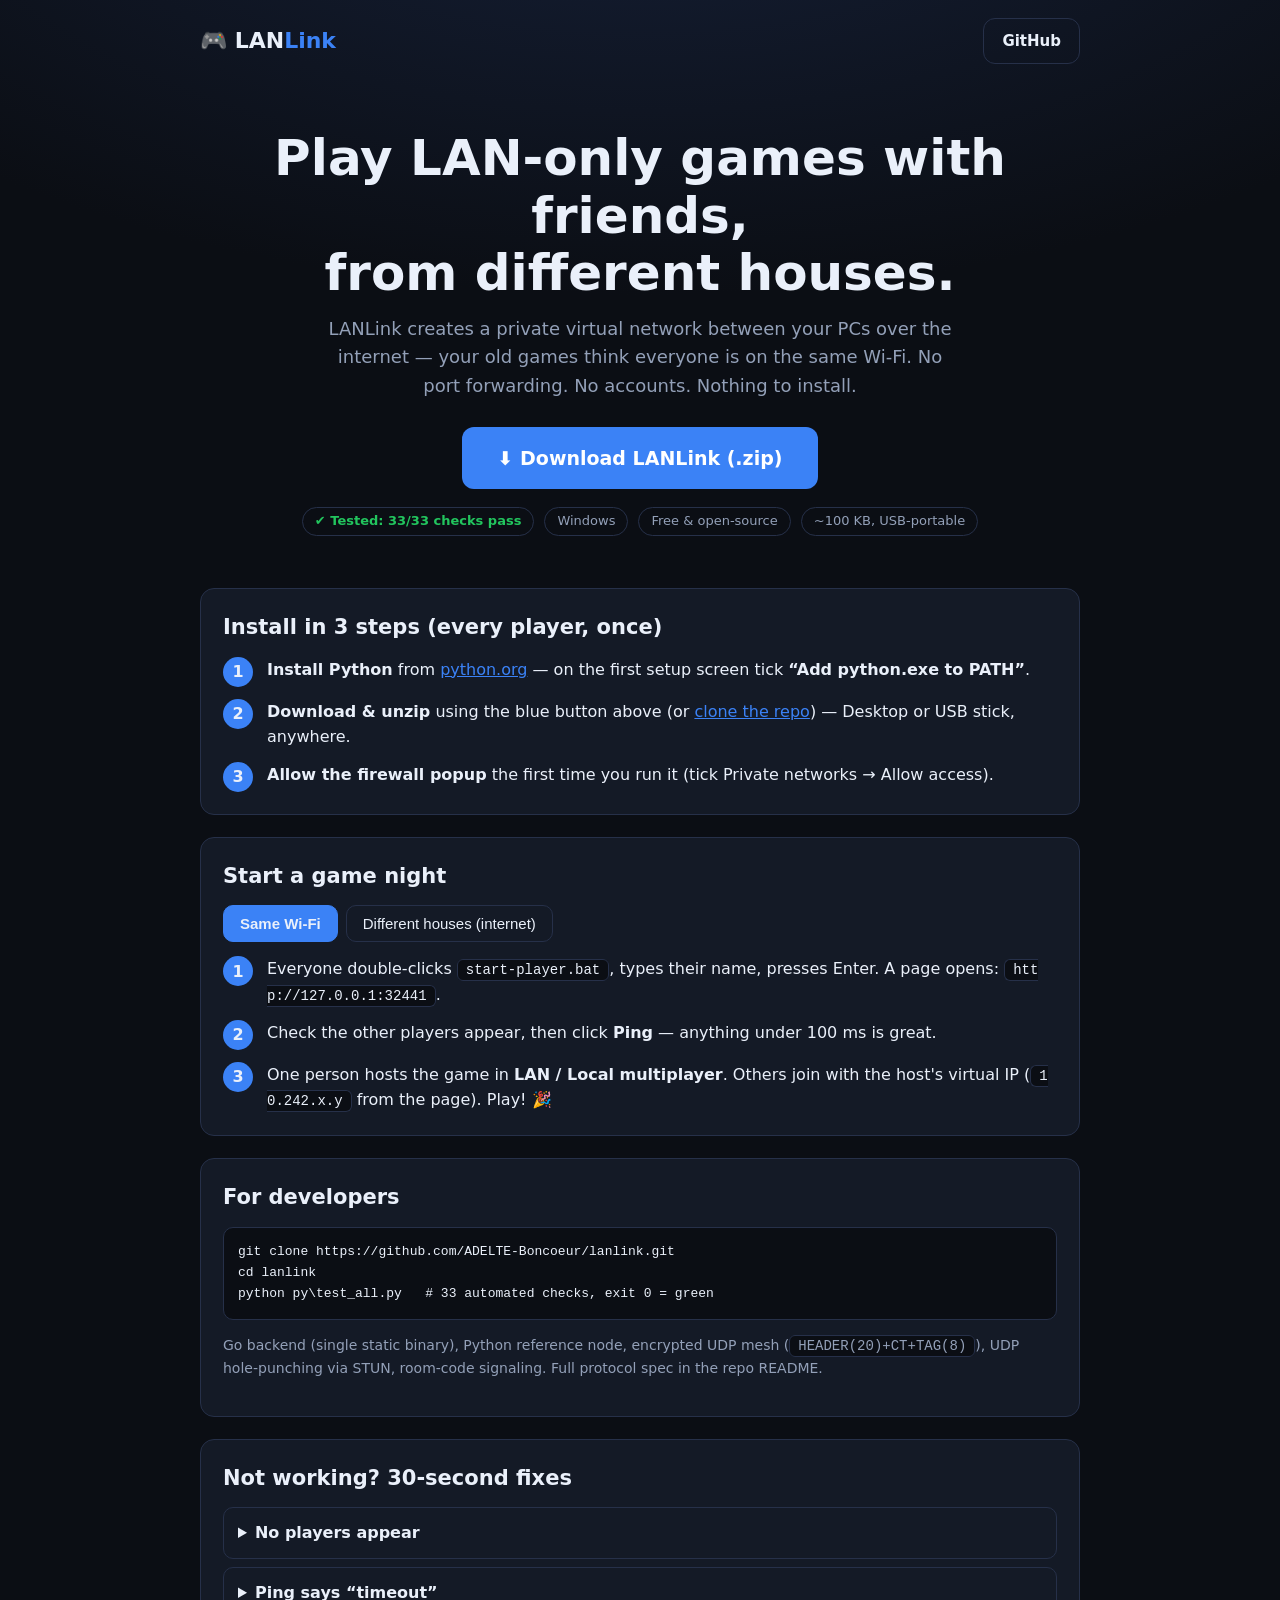
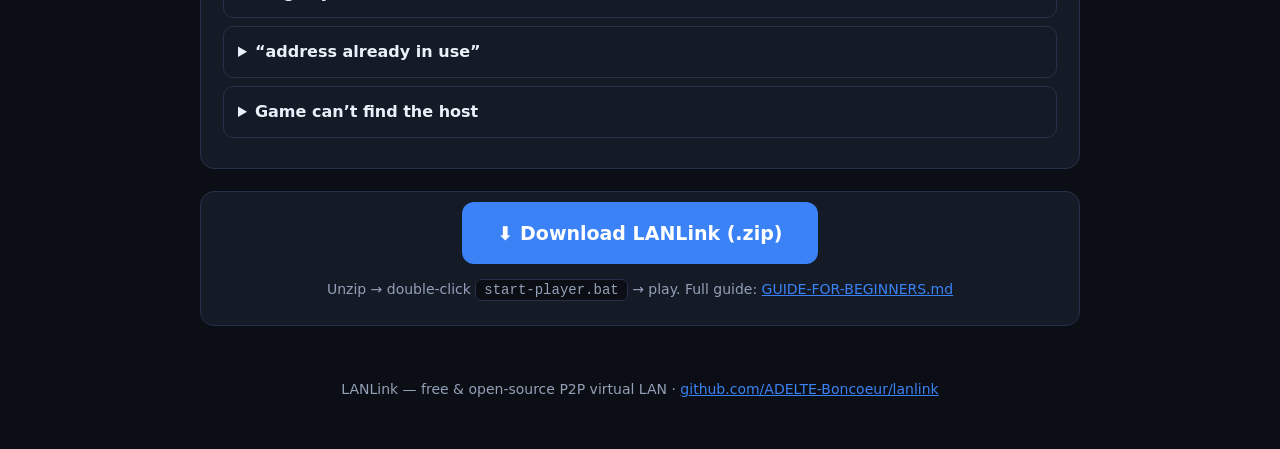
==== index.html @ 834697b5 "Add zero-config landing page (index.html) for Vercel with ZIP download + install guide" ====
<!DOCTYPE html>
<html lang="en">
<head>
<meta charset="utf-8">
<meta name="viewport" content="width=device-width, initial-scale=1">
<title>LANLink — Play LAN games with friends over the internet</title>
<meta name="description" content="Free, portable P2P virtual LAN for retro LAN gaming. No port forwarding, no install. Download the ZIP, double-click, play.">
<style>
:root{color-scheme:dark;--bg:#0b0e14;--card:#141a26;--line:#263049;--txt:#eaf0fa;--dim:#93a0b8;--acc:#3b82f6;--grn:#22c55e}
*{box-sizing:border-box}body{margin:0;background:radial-gradient(1000px 500px at 50% -10%,#16213a,var(--bg));color:var(--txt);font:16px/1.6 system-ui,"Segoe UI",Roboto,sans-serif}
.wrap{max-width:920px;margin:0 auto;padding:0 20px}
header.top{display:flex;justify-content:space-between;align-items:center;padding:18px 0}
.logo{font-size:22px;font-weight:800}.logo span{color:var(--acc)}
a.btn{display:inline-block;background:var(--acc);color:#fff;font-weight:700;text-decoration:none;border-radius:12px;padding:14px 28px;font-size:17px;border:0;cursor:pointer}
a.btn:hover{filter:brightness(1.12)}a.btn.big{font-size:19px;padding:16px 36px}
.btn.ghost{background:transparent;border:1px solid var(--line);color:var(--txt);font-size:15px;padding:10px 18px}
.hero{text-align:center;padding:48px 0 30px}.hero h1{font-size:clamp(30px,5vw,50px);margin:0 0 12px;line-height:1.15}
.hero p{color:var(--dim);font-size:18px;max-width:640px;margin:0 auto 26px}
.badges{display:flex;gap:10px;justify-content:center;flex-wrap:wrap;margin-top:18px;color:var(--dim);font-size:13px}
.badges span{border:1px solid var(--line);border-radius:20px;padding:3px 12px}
.card{background:var(--card);border:1px solid var(--line);border-radius:14px;padding:22px;margin:22px 0}
.card h2{margin:0 0 12px;font-size:21px}
.steps{display:grid;gap:12px}.step{display:flex;gap:14px;align-items:flex-start}
.n{background:var(--acc);border-radius:50%;min-width:30px;height:30px;display:flex;align-items:center;justify-content:center;font-weight:800}
code{background:#0b0e14;border:1px solid var(--line);border-radius:6px;padding:2px 8px;font-family:Consolas,monospace;font-size:14px;word-break:break-all}
pre{background:#0b0e14;border:1px solid var(--line);border-radius:10px;padding:14px;overflow:auto;font-size:13px}
.tabs{display:flex;gap:8px;margin-bottom:14px;flex-wrap:wrap}
.tab{background:transparent;border:1px solid var(--line);color:var(--txt);border-radius:10px;padding:9px 16px;cursor:pointer;font-size:15px}
.tab.on{background:var(--acc);border-color:var(--acc);font-weight:700}
details{border:1px solid var(--line);border-radius:10px;padding:12px 14px;margin:8px 0}
summary{cursor:pointer;font-weight:600}
footer{color:var(--dim);text-align:center;padding:30px 0 50px;font-size:14px}
footer a{color:var(--acc)}
.dlbox{text-align:center;padding:10px 0}
.note{color:var(--dim);font-size:14px}
.ok{color:var(--grn);font-weight:700}
</style>
</head>
<body>
<div class="wrap">

<header class="top">
  <div class="logo">🎮 LAN<span>Link</span></div>
  <a class="btn ghost" href="https://github.com/ADELTE-Boncoeur/lanlink">GitHub</a>
</header>

<section class="hero">
  <h1>Play LAN-only games with friends,<br>from different houses.</h1>
  <p>LANLink creates a private virtual network between your PCs over the internet — your old games think everyone is on the same Wi-Fi. No port forwarding. No accounts. Nothing to install.</p>
  <a class="btn big" href="https://github.com/ADELTE-Boncoeur/lanlink/archive/refs/heads/main.zip">⬇ Download LANLink (.zip)</a>
  <div class="badges"><span class="ok">✔ Tested: 33/33 checks pass</span><span>Windows</span><span>Free &amp; open-source</span><span>~100 KB, USB-portable</span></div>
</section>

<section class="card">
  <h2>Install in 3 steps (every player, once)</h2>
  <div class="steps">
    <div class="step"><div class="n">1</div><div><b>Install Python</b> from <a href="https://www.python.org/downloads/" style="color:var(--acc)">python.org</a> — on the first setup screen tick <b>“Add python.exe to PATH”</b>.</div></div>
    <div class="step"><div class="n">2</div><div><b>Download &amp; unzip</b> using the blue button above (or <a href="https://github.com/ADELTE-Boncoeur/lanlink" style="color:var(--acc)">clone the repo</a>) — Desktop or USB stick, anywhere.</div></div>
    <div class="step"><div class="n">3</div><div><b>Allow the firewall popup</b> the first time you run it (tick Private networks → Allow access).</div></div>
  </div>
</section>

<section class="card">
  <h2>Start a game night</h2>
  <div class="tabs">
    <button class="tab on" onclick="show('wifi',this)">Same Wi-Fi</button>
    <button class="tab" onclick="show('net',this)">Different houses (internet)</button>
  </div>
  <div id="wifi">
    <div class="steps">
      <div class="step"><div class="n">1</div><div>Everyone double-clicks <code>start-player.bat</code>, types their name, presses Enter. A page opens: <code>http://127.0.0.1:32441</code>.</div></div>
      <div class="step"><div class="n">2</div><div>Check the other players appear, then click <b>Ping</b> — anything under 100 ms is great.</div></div>
      <div class="step"><div class="n">3</div><div>One person hosts the game in <b>LAN / Local multiplayer</b>. Others join with the host's virtual IP (<code>10.242.x.y</code> from the page). Play! 🎉</div></div>
    </div>
  </div>
  <div id="net" style="display:none">
    <div class="steps">
      <div class="step"><div class="n">1</div><div>One friend double-clicks <code>start-signaling.bat</code> and leaves the window open — this is the “meeting point” that introduces players (game data still flows directly PC-to-PC).</div></div>
      <div class="step"><div class="n">2</div><div>That friend shares their address (<code>ipconfig</code> → IPv4, or google “what is my ip”) and an invented <b>Room Code</b> like <code>HALO-42</code>.</div></div>
      <div class="step"><div class="n">3</div><div>Everyone runs <code>start-player.bat</code>, pastes <code>http://THAT-ADDRESS:32440</code> as the server, enters the same Room Code — then plays exactly like a LAN game.</div></div>
    </div>
  </div>
</section>

<section class="card">
  <h2>For developers</h2>
  <pre>git clone https://github.com/ADELTE-Boncoeur/lanlink.git
cd lanlink
python py\test_all.py   # 33 automated checks, exit 0 = green</pre>
  <p class="note">Go backend (single static binary), Python reference node, encrypted UDP mesh (<code>HEADER(20)+CT+TAG(8)</code>), UDP hole-punching via STUN, room-code signaling. Full protocol spec in the repo README.</p>
</section>

<section class="card">
  <h2>Not working? 30-second fixes</h2>
  <details><summary>No players appear</summary><p class="note">Same Room Code on all PCs (capitals matter) · same signaling address · firewall allowed Python · wait 30 seconds.</p></details>
  <details><summary>Ping says “timeout”</summary><p class="note">Firewall blocked it — allow Python through, keep both black windows open.</p></details>
  <details><summary>“address already in use”</summary><p class="note">An old window is still running — close all black LANLink windows, wait 10 s, retry.</p></details>
  <details><summary>Game can’t find the host</summary><p class="note">Join with the host’s <b>virtual</b> IP (<code>10.242.x.y</code> from the page), not their normal IP, and host in the game’s LAN mode.</p></details>
</section>

<div class="card dlbox">
  <a class="btn big" href="https://github.com/ADELTE-Boncoeur/lanlink/archive/refs/heads/main.zip">⬇ Download LANLink (.zip)</a>
  <p class="note">Unzip → double-click <code>start-player.bat</code> → play. Full guide: <a href="https://github.com/ADELTE-Boncoeur/lanlink/blob/main/GUIDE-FOR-BEGINNERS.md" style="color:var(--acc)">GUIDE-FOR-BEGINNERS.md</a></p>
</div>

<footer>LANLink — free &amp; open-source P2P virtual LAN · <a href="https://github.com/ADELTE-Boncoeur/lanlink">github.com/ADELTE-Boncoeur/lanlink</a></footer>
</div>
<script>
function show(id,btn){document.getElementById('wifi').style.display=id==='wifi'?'block':'none';document.getElementById('net').style.display=id==='net'?'block':'none';document.querySelectorAll('.tab').forEach(t=>t.classList.remove('on'));btn.classList.add('on');}
</script>
</body>
</html>
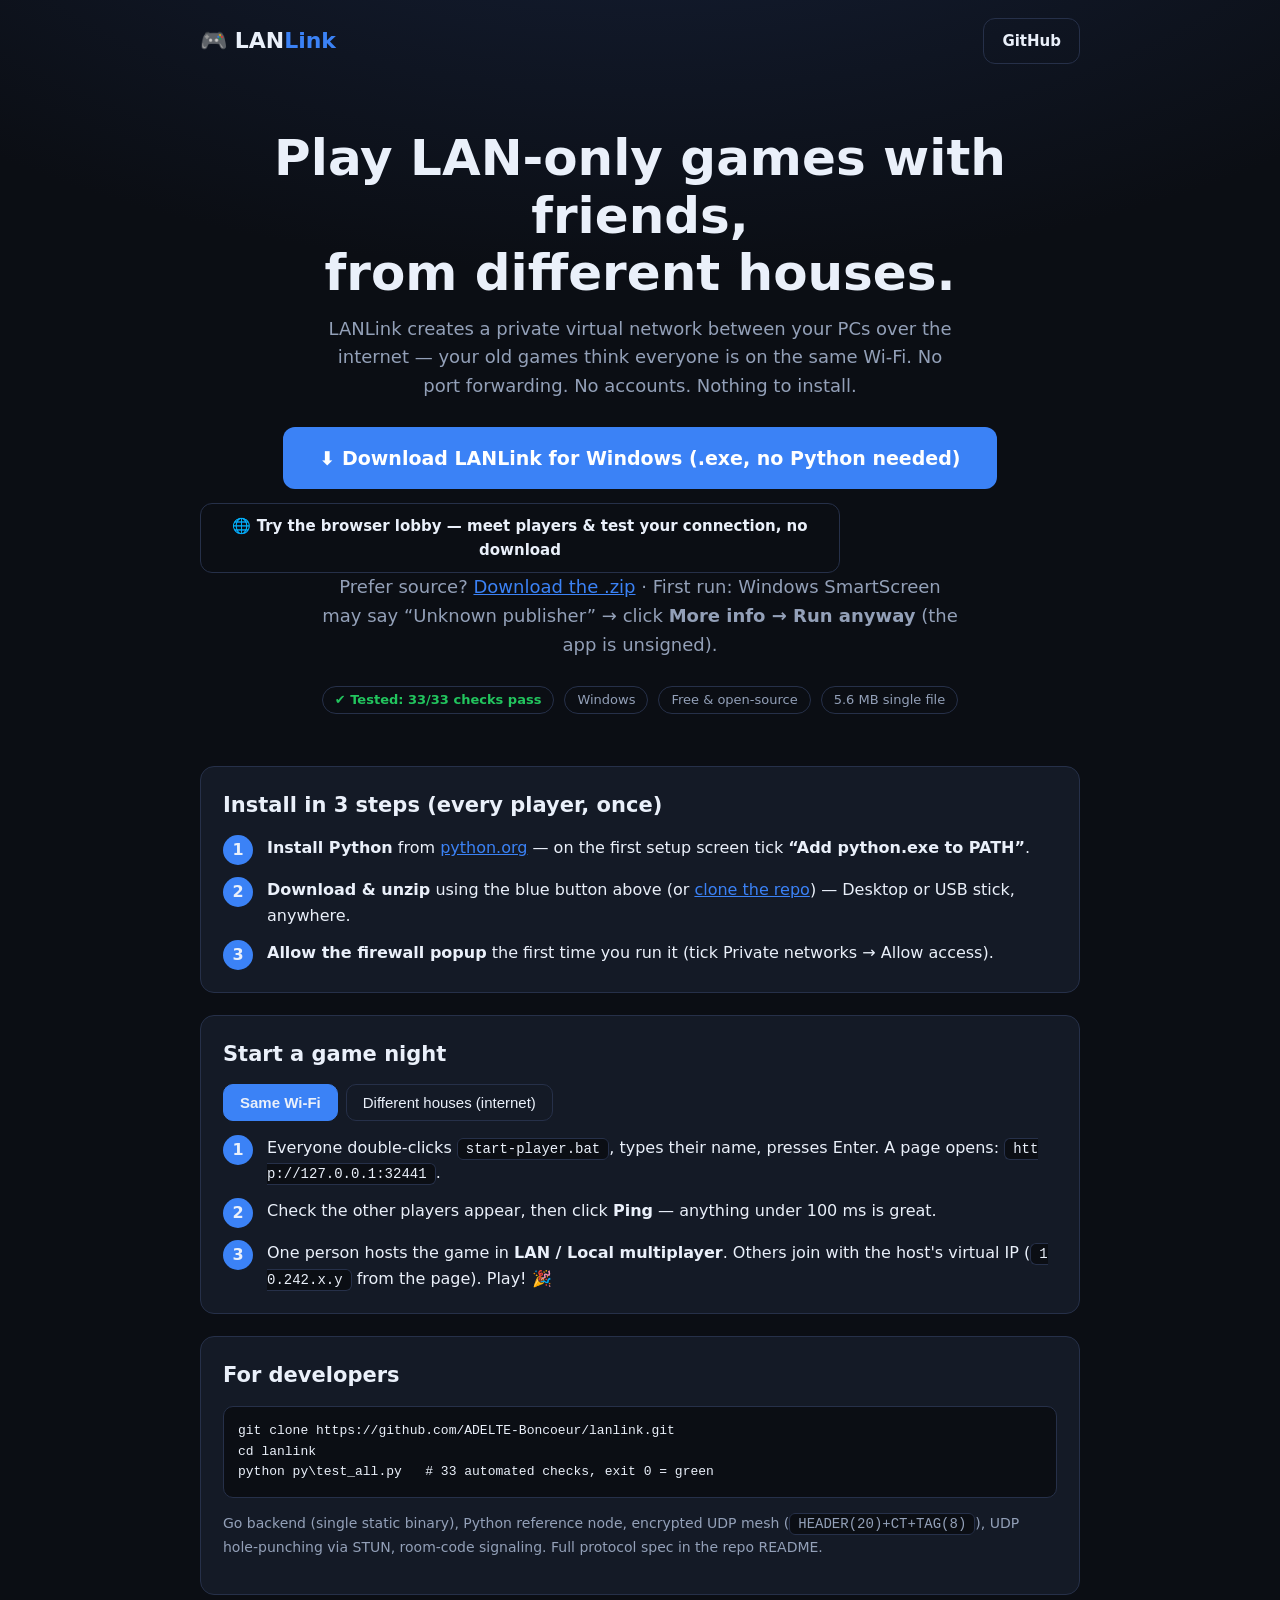
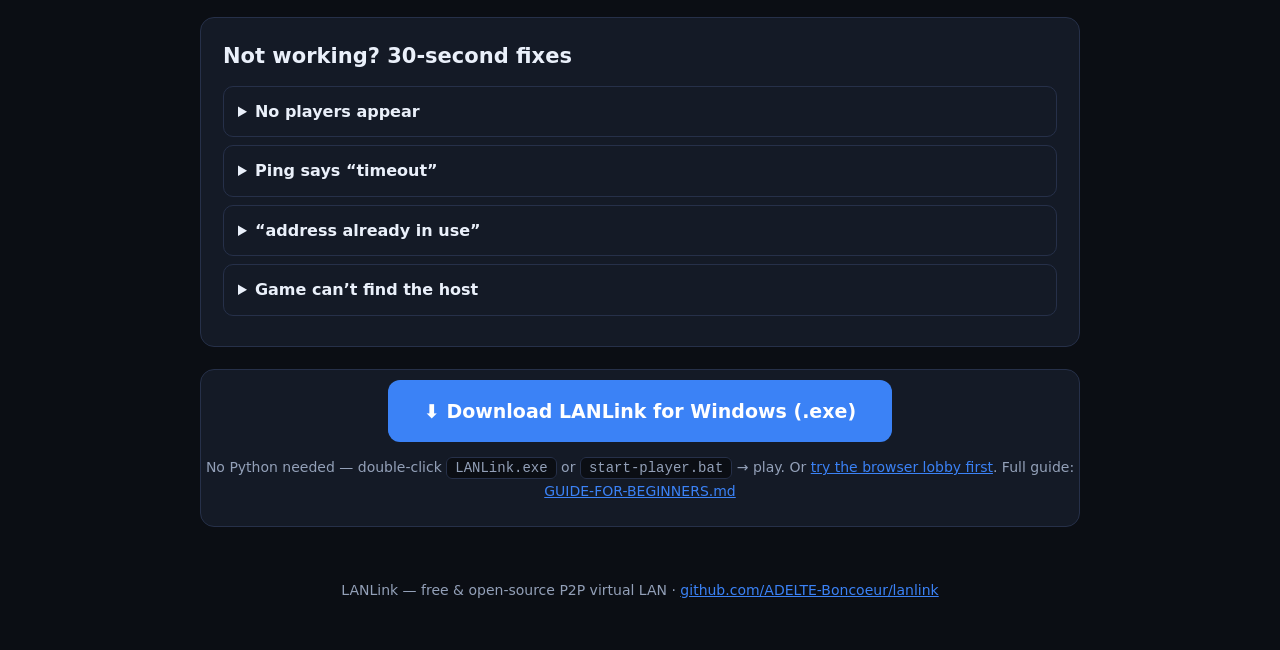
==== commit 9ae8113c: "Standalone Windows exes (no Python) + browser lobby + one-click launchers" ====
--- a/index.html
+++ b/index.html
@@ -47,8 +47,10 @@
 <section class="hero">
   <h1>Play LAN-only games with friends,<br>from different houses.</h1>
   <p>LANLink creates a private virtual network between your PCs over the internet — your old games think everyone is on the same Wi-Fi. No port forwarding. No accounts. Nothing to install.</p>
-  <a class="btn big" href="https://github.com/ADELTE-Boncoeur/lanlink/archive/refs/heads/main.zip">⬇ Download LANLink (.zip)</a>
-  <div class="badges"><span class="ok">✔ Tested: 33/33 checks pass</span><span>Windows</span><span>Free &amp; open-source</span><span>~100 KB, USB-portable</span></div>
+  <a class="btn big" href="https://github.com/ADELTE-Boncoeur/lanlink/raw/main/LANLink.exe">⬇ Download LANLink for Windows (.exe, no Python needed)</a>
+  <p style="margin:14px 0 0"><a class="btn ghost" href="lobby.html">🌐 Try the browser lobby — meet players &amp; test your connection, no download</a></p>
+  <p class="note">Prefer source? <a href="https://github.com/ADELTE-Boncoeur/lanlink/archive/refs/heads/main.zip" style="color:var(--acc)">Download the .zip</a> · First run: Windows SmartScreen may say “Unknown publisher” → click <b>More info → Run anyway</b> (the app is unsigned).</p>
+  <div class="badges"><span class="ok">✔ Tested: 33/33 checks pass</span><span>Windows</span><span>Free &amp; open-source</span><span>5.6 MB single file</span></div>
 </section>
 
 <section class="card">
@@ -99,8 +101,8 @@
 </section>
 
 <div class="card dlbox">
-  <a class="btn big" href="https://github.com/ADELTE-Boncoeur/lanlink/archive/refs/heads/main.zip">⬇ Download LANLink (.zip)</a>
-  <p class="note">Unzip → double-click <code>start-player.bat</code> → play. Full guide: <a href="https://github.com/ADELTE-Boncoeur/lanlink/blob/main/GUIDE-FOR-BEGINNERS.md" style="color:var(--acc)">GUIDE-FOR-BEGINNERS.md</a></p>
+  <a class="btn big" href="https://github.com/ADELTE-Boncoeur/lanlink/raw/main/LANLink.exe">⬇ Download LANLink for Windows (.exe)</a>
+  <p class="note">No Python needed — double-click <code>LANLink.exe</code> or <code>start-player.bat</code> → play. Or <a href="lobby.html" style="color:var(--acc)">try the browser lobby first</a>. Full guide: <a href="https://github.com/ADELTE-Boncoeur/lanlink/blob/main/GUIDE-FOR-BEGINNERS.md" style="color:var(--acc)">GUIDE-FOR-BEGINNERS.md</a></p>
 </div>
 
 <footer>LANLink — free &amp; open-source P2P virtual LAN · <a href="https://github.com/ADELTE-Boncoeur/lanlink">github.com/ADELTE-Boncoeur/lanlink</a></footer>
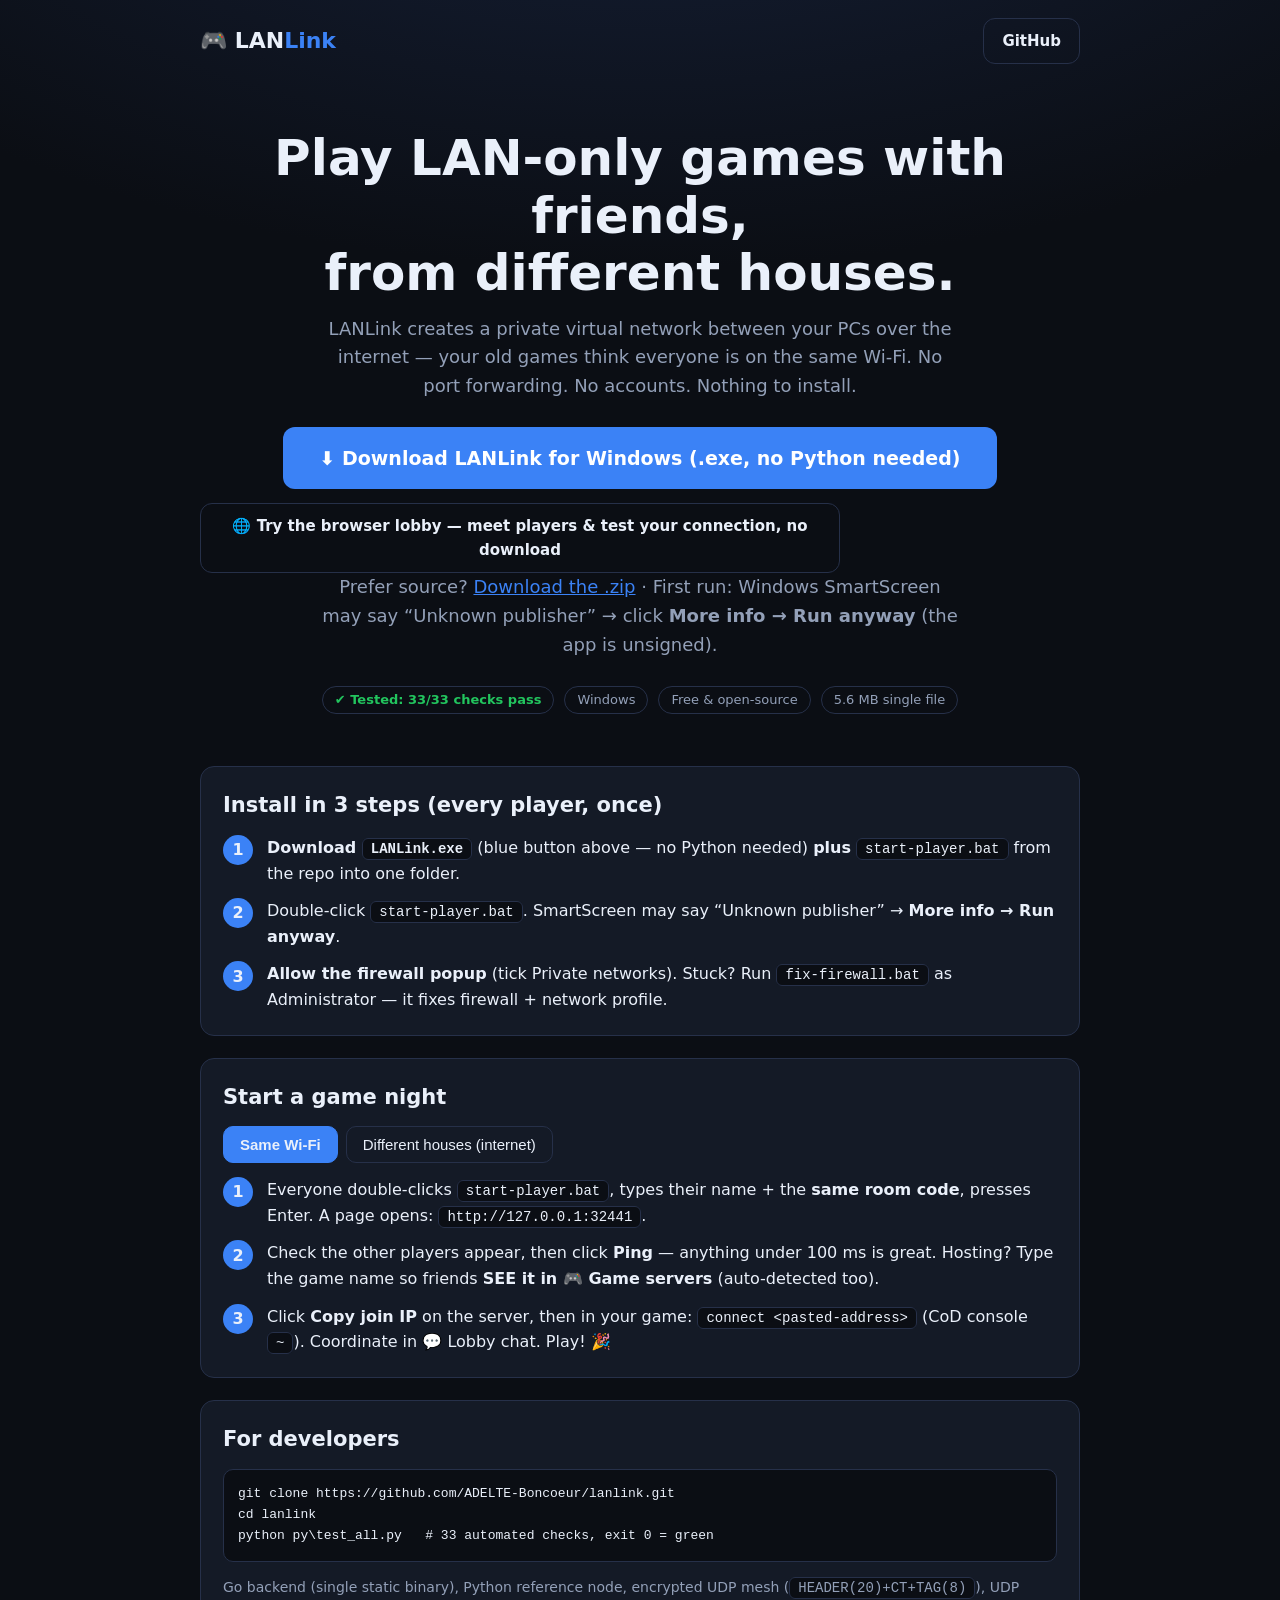
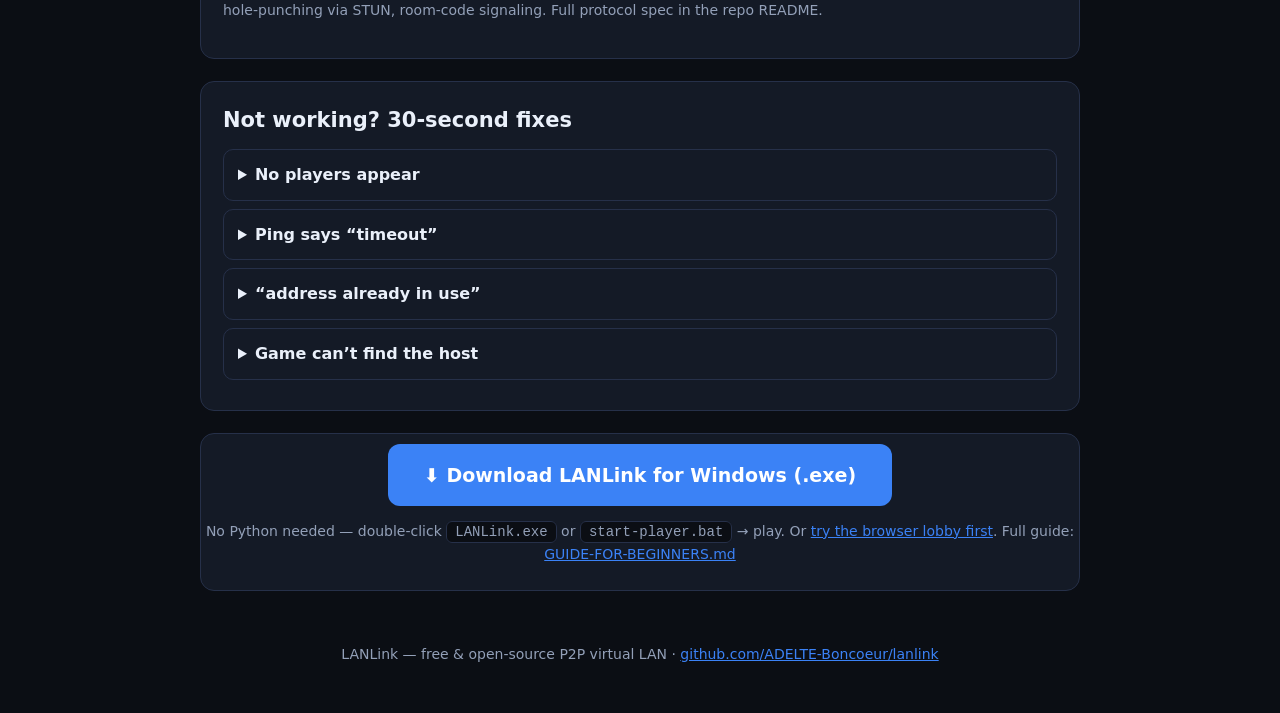
==== commit 3a3d540b: "v1.4.1: instant game announce on first contact, flake-proof games test" ====
--- a/index.html
+++ b/index.html
@@ -56,9 +56,9 @@
 <section class="card">
   <h2>Install in 3 steps (every player, once)</h2>
   <div class="steps">
-    <div class="step"><div class="n">1</div><div><b>Install Python</b> from <a href="https://www.python.org/downloads/" style="color:var(--acc)">python.org</a> — on the first setup screen tick <b>“Add python.exe to PATH”</b>.</div></div>
-    <div class="step"><div class="n">2</div><div><b>Download &amp; unzip</b> using the blue button above (or <a href="https://github.com/ADELTE-Boncoeur/lanlink" style="color:var(--acc)">clone the repo</a>) — Desktop or USB stick, anywhere.</div></div>
-    <div class="step"><div class="n">3</div><div><b>Allow the firewall popup</b> the first time you run it (tick Private networks → Allow access).</div></div>
+    <div class="step"><div class="n">1</div><div><b>Download <code>LANLink.exe</code></b> (blue button above — no Python needed) <b>plus</b> <code>start-player.bat</code> from the repo into one folder.</div></div>
+    <div class="step"><div class="n">2</div><div>Double-click <code>start-player.bat</code>. SmartScreen may say “Unknown publisher” → <b>More info → Run anyway</b>.</div></div>
+    <div class="step"><div class="n">3</div><div><b>Allow the firewall popup</b> (tick Private networks). Stuck? Run <code>fix-firewall.bat</code> as Administrator — it fixes firewall + network profile.</div></div>
   </div>
 </section>
 
@@ -70,9 +70,9 @@
   </div>
   <div id="wifi">
     <div class="steps">
-      <div class="step"><div class="n">1</div><div>Everyone double-clicks <code>start-player.bat</code>, types their name, presses Enter. A page opens: <code>http://127.0.0.1:32441</code>.</div></div>
-      <div class="step"><div class="n">2</div><div>Check the other players appear, then click <b>Ping</b> — anything under 100 ms is great.</div></div>
-      <div class="step"><div class="n">3</div><div>One person hosts the game in <b>LAN / Local multiplayer</b>. Others join with the host's virtual IP (<code>10.242.x.y</code> from the page). Play! 🎉</div></div>
+      <div class="step"><div class="n">1</div><div>Everyone double-clicks <code>start-player.bat</code>, types their name + the <b>same room code</b>, presses Enter. A page opens: <code>http://127.0.0.1:32441</code>.</div></div>
+      <div class="step"><div class="n">2</div><div>Check the other players appear, then click <b>Ping</b> — anything under 100 ms is great. Hosting? Type the game name so friends <b>SEE it in 🎮 Game servers</b> (auto-detected too).</div></div>
+      <div class="step"><div class="n">3</div><div>Click <b>Copy join IP</b> on the server, then in your game: <code>connect &lt;pasted-address&gt;</code> (CoD console <code>~</code>). Coordinate in 💬 Lobby chat. Play! 🎉</div></div>
     </div>
   </div>
   <div id="net" style="display:none">
